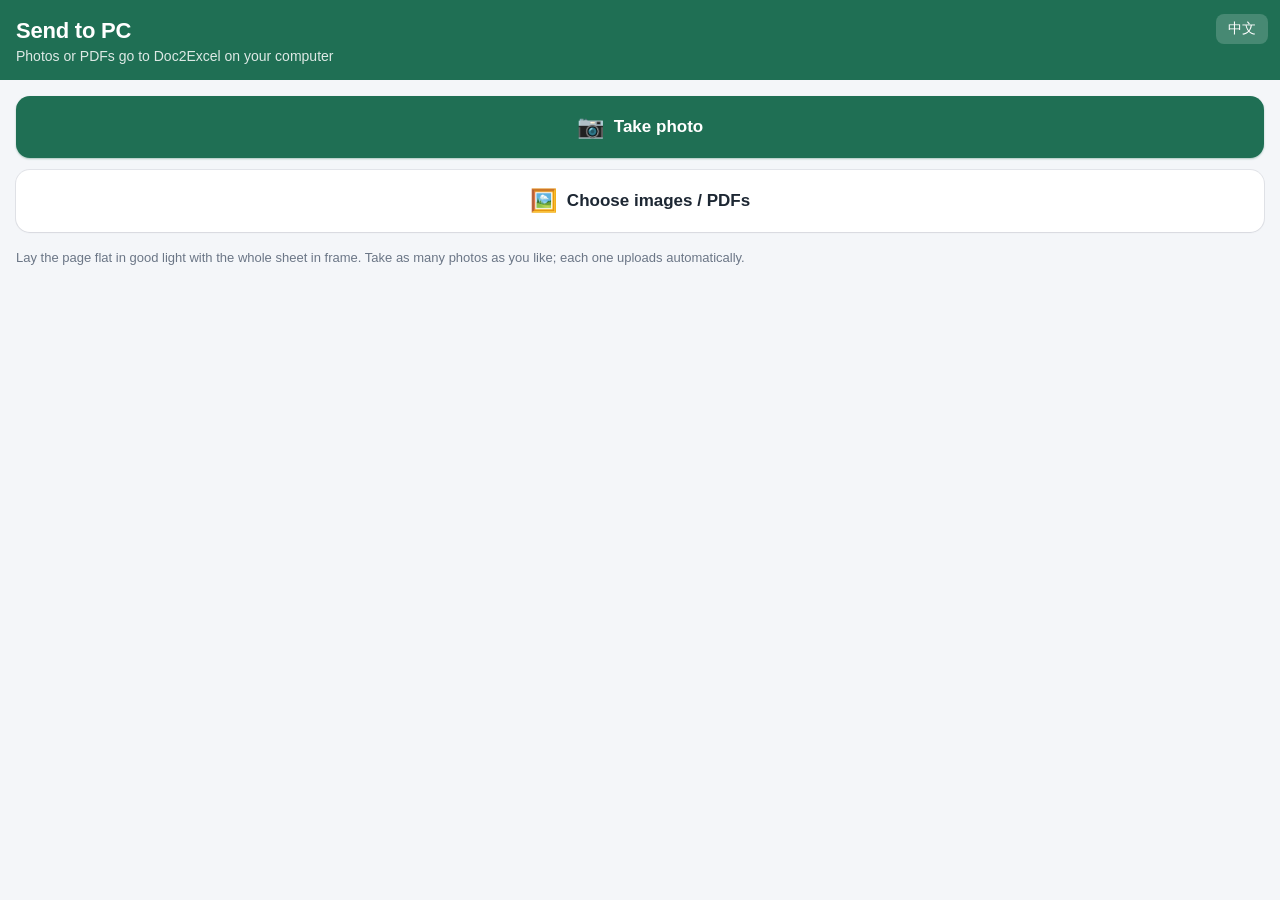
==== app/web/mobile.html @ f5c08aeb "Doc2Excel: scanned documents and photos to Excel Windows desktop app (single exe) that turns scanned" ====
<!doctype html>
<html lang="zh">
<head>
<meta charset="utf-8">
<meta name="viewport" content="width=device-width, initial-scale=1, viewport-fit=cover, interactive-widget=resizes-content">
<!-- Status bar matches the green header in both schemes. -->
<meta name="theme-color" media="(prefers-color-scheme: light)" content="#1f6f54">
<meta name="theme-color" media="(prefers-color-scheme: dark)" content="#1f6f54">
<meta name="color-scheme" content="light">
<title>Doc2Excel · 上传</title>
<style>
  :root { --brand: #1f6f54; --brand-press: #185a44; --muted: #6b7686;
    --ease-out: cubic-bezier(0.23, 1, 0.32, 1);
    --shadow-sm: 0 0 0 1px rgba(16, 24, 40, 0.08), 0 1px 2px rgba(16, 24, 40, 0.05); }
  * { box-sizing: border-box; }
  html {
    -webkit-tap-highlight-color: transparent;   /* no grey flash on tap */
    -webkit-text-size-adjust: 100%;             /* no font inflation in landscape */
    overscroll-behavior: none;                  /* pull-to-refresh would wipe the upload list */
  }
  body { margin: 0; min-height: 100dvh; font-family: -apple-system, "Segoe UI", "PingFang SC", "Microsoft YaHei", sans-serif;
    background: #f4f6f9; color: #1d2733; -webkit-font-smoothing: antialiased; }
  /* Edge to edge under the notch, content padded back out of it. */
  header { position: relative; background: var(--brand); color: #fff;
    padding: calc(18px + env(safe-area-inset-top, 0px)) calc(16px + env(safe-area-inset-right, 0px)) 16px calc(16px + env(safe-area-inset-left, 0px)); }
  header h1 { margin: 0; font-size: 22px; letter-spacing: -0.01em; }
  header p { margin: 4px 0 0; opacity: .85; font-size: 14px; }
  main { padding: 16px calc(16px + env(safe-area-inset-right, 0px)) calc(24px + env(safe-area-inset-bottom, 0px)) calc(16px + env(safe-area-inset-left, 0px)); }
  /* Tappable controls: instant click, no text selection or callout on long-press, press feedback on touch-down. */
  .btn, .lang { touch-action: manipulation; user-select: none; -webkit-user-select: none; -webkit-touch-callout: none; cursor: pointer; }
  .btn { display: flex; align-items: center; justify-content: center; gap: 10px; width: 100%; padding: 18px; margin-bottom: 12px;
    font-size: 17px; font-weight: 600; border-radius: 14px; background: #fff; color: inherit; box-shadow: var(--shadow-sm);
    transition: transform 120ms var(--ease-out), background-color 120ms ease; }
  .btn:active { transform: scale(0.97); background: #eef1f5; }
  .btn.primary { background: var(--brand); color: #fff; box-shadow: 0 1px 2px rgba(31, 111, 84, 0.35); }
  .btn.primary:active { background: var(--brand-press); }
  .btn .ic { font-size: 22px; }
  input[type=file] { display: none; }
  .list { margin-top: 10px; }
  /* New upload rows slide in (occasional event, so it earns a short enter). */
  .item { display: flex; align-items: center; gap: 10px; background: #fff; box-shadow: var(--shadow-sm); border-radius: 12px; padding: 10px; margin-bottom: 8px;
    transition: opacity 250ms var(--ease-out), transform 250ms var(--ease-out); }
  @starting-style { .item { opacity: 0; transform: translateY(8px); } }
  .item img { width: 46px; height: 46px; object-fit: cover; border-radius: 6px; background: #eee; flex-shrink: 0; }
  .item .name { flex: 1; min-width: 0; font-size: 14px; overflow: hidden; text-overflow: ellipsis; white-space: nowrap; }
  .item .st { font-size: 13px; color: var(--muted); white-space: nowrap; }
  .item .st.ok { color: var(--brand); font-weight: 600; }
  .item .st.err { color: #c0392b; }
  .bar { height: 4px; background: #e6eaf0; border-radius: 2px; margin-top: 6px; overflow: hidden; }
  /* Progress via transform (compositor), not width (layout). */
  .bar i { display: block; height: 100%; width: 100%; background: var(--brand); transform: scaleX(0); transform-origin: left;
    transition: transform 200ms var(--ease-out); }
  .tip { color: var(--muted); font-size: 13px; line-height: 1.6; margin-top: 16px; }
  .lang { position: absolute; right: calc(12px + env(safe-area-inset-right, 0px)); top: calc(14px + env(safe-area-inset-top, 0px));
    background: rgba(255,255,255,.18); color: #fff; border: none; border-radius: 8px; padding: 6px 12px; font-size: 14px;
    transition: transform 120ms var(--ease-out), background-color 120ms ease; }
  .lang:active { transform: scale(0.96); background: rgba(255,255,255,.28); }
  @media (prefers-reduced-motion: reduce) {
    .btn:active, .lang:active { transform: none; }
    @starting-style { .item { transform: none; } }
  }
</style>
</head>
<body>
<header>
  <button class="lang" id="lang">EN</button>
  <h1 id="h1"></h1>
  <p id="sub"></p>
</header>
<main>
  <label class="btn primary"><span class="ic">📷</span><span id="bCam"></span>
    <input id="cam" type="file" accept="image/*" capture="environment"></label>
  <label class="btn"><span class="ic">🖼️</span><span id="bPick"></span>
    <input id="pick" type="file" accept="image/*,application/pdf,.pdf,.heic" multiple></label>
  <div class="list" id="list"></div>
  <p class="tip" id="tip"></p>
</main>
<script>
const T = {
  zh: { h1: "上传到电脑", sub: "照片或 PDF 会发送到 Doc2Excel", cam: "拍照", pick: "选择图片 / PDF",
        tip: "拍照时尽量平放、光线充足、整张纸都在画面里。可以连续拍多张，每张都会自动上传。",
        up: "上传中…", ok: "✓ 已发送", err: "失败", rej: "不支持的格式" },
  en: { h1: "Send to PC", sub: "Photos or PDFs go to Doc2Excel on your computer", cam: "Take photo", pick: "Choose images / PDFs",
        tip: "Lay the page flat in good light with the whole sheet in frame. Take as many photos as you like; each one uploads automatically.",
        up: "Uploading…", ok: "✓ Sent", err: "Failed", rej: "Unsupported" },
};
let L = localStorage.getItem("lang") || ((navigator.language || "").startsWith("en") ? "en" : "zh");
const $ = (s) => document.querySelector(s);
function apply() {
  const t = T[L];
  $("#h1").textContent = t.h1; $("#sub").textContent = t.sub; $("#bCam").textContent = t.cam;
  $("#bPick").textContent = t.pick; $("#tip").textContent = t.tip; $("#lang").textContent = L === "zh" ? "EN" : "中文";
  document.documentElement.lang = L;
}
$("#lang").onclick = () => { L = L === "zh" ? "en" : "zh"; localStorage.setItem("lang", L); apply(); };
apply();

const uploadUrl = location.pathname.replace(/\/$/, "") + "/upload";
function send(file) {
  const t = T[L];
  const row = document.createElement("div");
  row.className = "item";
  const isImg = file.type.startsWith("image/");
  row.innerHTML = `<img alt=""><div class="name"></div><div class="st">${t.up}</div>`;
  row.querySelector(".name").textContent = file.name;
  const bar = document.createElement("div"); bar.className = "bar"; bar.innerHTML = "<i></i>";
  row.querySelector(".name").appendChild(bar);
  if (isImg) row.querySelector("img").src = URL.createObjectURL(file);
  else row.querySelector("img").replaceWith(Object.assign(document.createElement("div"), { textContent: "📄", style: "font-size:30px;width:46px;text-align:center" }));
  $("#list").prepend(row);
  const fd = new FormData();
  fd.append("files", file, file.name);
  const xhr = new XMLHttpRequest();
  xhr.open("POST", uploadUrl);
  xhr.upload.onprogress = (e) => { if (e.lengthComputable) bar.firstChild.style.transform = "scaleX(" + (e.loaded / e.total) + ")"; };
  xhr.onload = () => {
    const st = row.querySelector(".st");
    let ok = xhr.status === 200, rej = false;
    try { const j = JSON.parse(xhr.responseText); rej = j.rejected && j.rejected.length > 0; ok = ok && !rej; } catch (_) {}
    st.textContent = ok ? t.ok : (rej ? t.rej : t.err + " (" + xhr.status + ")");
    st.className = "st " + (ok ? "ok" : "err");
    bar.remove();
  };
  xhr.onerror = () => { const st = row.querySelector(".st"); st.textContent = t.err; st.className = "st err"; };
  xhr.send(fd);
}
for (const id of ["cam", "pick"]) {
  $("#" + id).addEventListener("change", (e) => { [...e.target.files].forEach(send); e.target.value = ""; });
}
</script>
</body>
</html>
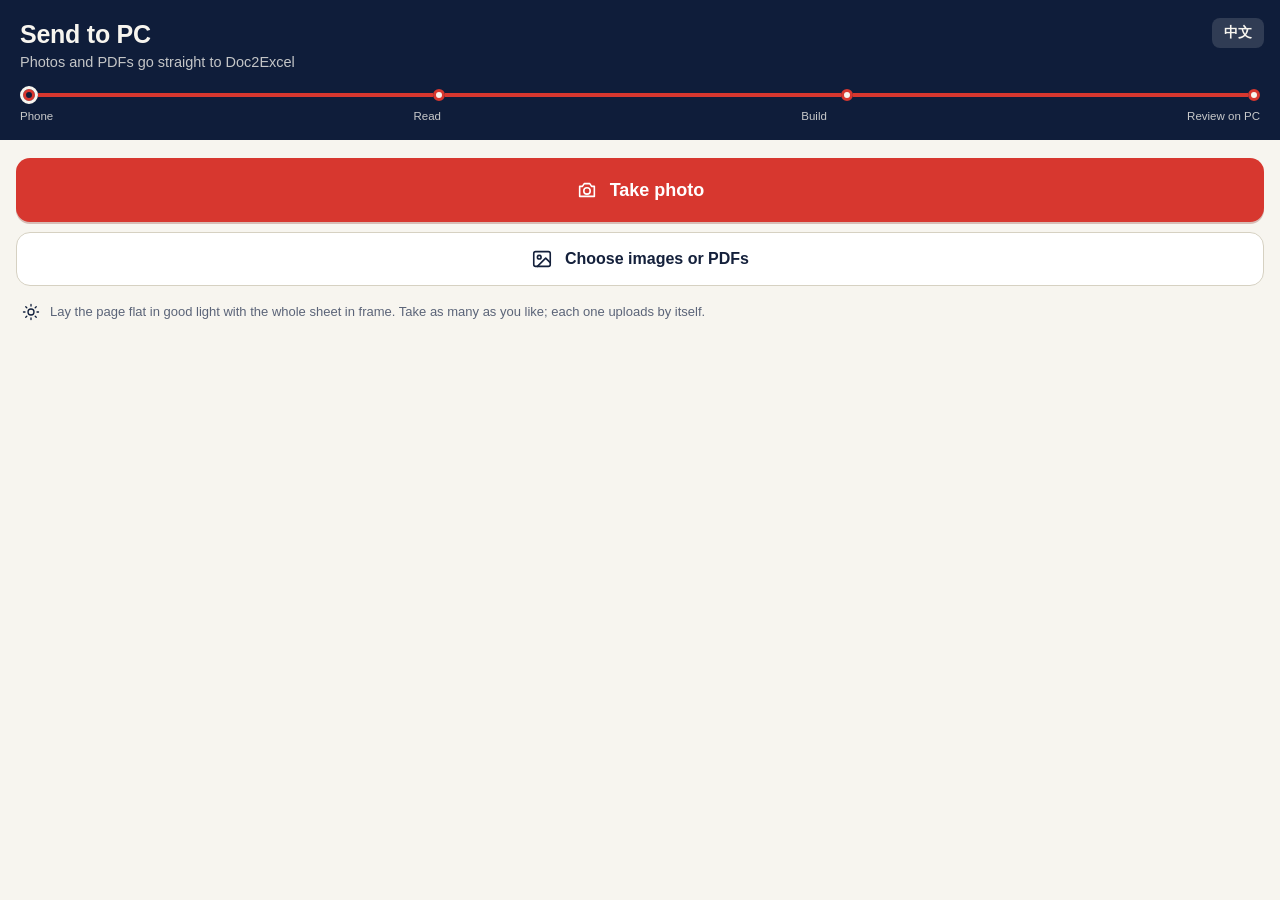
==== commit fa8ac3a6: "New UI: Midnight Transit review desk The batch is drawn as a rail line in a slim header (Read, Build" ====
--- a/app/web/mobile.html
+++ b/app/web/mobile.html
@@ -3,129 +3,197 @@
 <head>
 <meta charset="utf-8">
 <meta name="viewport" content="width=device-width, initial-scale=1, viewport-fit=cover, interactive-widget=resizes-content">
-<!-- Status bar matches the green header in both schemes. -->
-<meta name="theme-color" media="(prefers-color-scheme: light)" content="#1f6f54">
-<meta name="theme-color" media="(prefers-color-scheme: dark)" content="#1f6f54">
+<!-- Status bar matches the midnight header in both schemes. -->
+<meta name="theme-color" media="(prefers-color-scheme: light)" content="#0f1d3a">
+<meta name="theme-color" media="(prefers-color-scheme: dark)" content="#0f1d3a">
 <meta name="color-scheme" content="light">
 <title>Doc2Excel · 上传</title>
 <style>
-  :root { --brand: #1f6f54; --brand-press: #185a44; --muted: #6b7686;
-    --ease-out: cubic-bezier(0.23, 1, 0.32, 1);
-    --shadow-sm: 0 0 0 1px rgba(16, 24, 40, 0.08), 0 1px 2px rgba(16, 24, 40, 0.05); }
+  :root { --ink: #0f1d3a; --text: #14203b; --muted: #5b6478; --porc: #f7f5ef; --line: #e3dfd3; --red: #d7372f; --red-press: #b92c25;
+    --blue: #2457c5; --green: #1f8a4c; --ease-out: cubic-bezier(0.23, 1, 0.32, 1); }
   * { box-sizing: border-box; }
   html {
     -webkit-tap-highlight-color: transparent;   /* no grey flash on tap */
     -webkit-text-size-adjust: 100%;             /* no font inflation in landscape */
     overscroll-behavior: none;                  /* pull-to-refresh would wipe the upload list */
   }
-  body { margin: 0; min-height: 100dvh; font-family: -apple-system, "Segoe UI", "PingFang SC", "Microsoft YaHei", sans-serif;
-    background: #f4f6f9; color: #1d2733; -webkit-font-smoothing: antialiased; }
+  body { margin: 0; min-height: 100dvh; font-family: "Atkinson Next", -apple-system, "Segoe UI", Roboto, "PingFang SC", "Microsoft YaHei", sans-serif;
+    background: var(--porc); color: var(--text); -webkit-font-smoothing: antialiased; }
+  svg.i { width: 22px; height: 22px; fill: none; stroke: currentColor; stroke-width: 1.75; stroke-linecap: round; stroke-linejoin: round; flex-shrink: 0; }
   /* Edge to edge under the notch, content padded back out of it. */
-  header { position: relative; background: var(--brand); color: #fff;
-    padding: calc(18px + env(safe-area-inset-top, 0px)) calc(16px + env(safe-area-inset-right, 0px)) 16px calc(16px + env(safe-area-inset-left, 0px)); }
-  header h1 { margin: 0; font-size: 22px; letter-spacing: -0.01em; }
-  header p { margin: 4px 0 0; opacity: .85; font-size: 14px; }
-  main { padding: 16px calc(16px + env(safe-area-inset-right, 0px)) calc(24px + env(safe-area-inset-bottom, 0px)) calc(16px + env(safe-area-inset-left, 0px)); }
+  header { position: relative; background: var(--ink); color: var(--porc);
+    padding: calc(20px + env(safe-area-inset-top, 0px)) calc(20px + env(safe-area-inset-right, 0px)) 18px calc(20px + env(safe-area-inset-left, 0px)); }
+  h1 { margin: 0; font-size: 25px; letter-spacing: -0.01em; }
+  header p { margin: 5px 0 0; opacity: .78; font-size: 14.5px; }
+  /* the line: phone -> read -> build -> review on PC */
+  .line { display: flex; align-items: center; margin-top: 16px; }
+  .line i { width: 12px; height: 12px; border-radius: 50%; background: var(--porc); border: 3px solid var(--red); flex-shrink: 0; }
+  .line i.cur { width: 18px; height: 18px; background: var(--ink); border-color: var(--porc); box-shadow: inset 0 0 0 3px var(--red); }
+  .line b { flex: 1; height: 4px; background: var(--red); }
+  .ll { display: flex; justify-content: space-between; font-size: 11.5px; opacity: .8; margin-top: 6px; font-weight: 500; }
+  main { padding: 18px calc(16px + env(safe-area-inset-right, 0px)) calc(24px + env(safe-area-inset-bottom, 0px)) calc(16px + env(safe-area-inset-left, 0px)); }
   /* Tappable controls: instant click, no text selection or callout on long-press, press feedback on touch-down. */
-  .btn, .lang { touch-action: manipulation; user-select: none; -webkit-user-select: none; -webkit-touch-callout: none; cursor: pointer; }
-  .btn { display: flex; align-items: center; justify-content: center; gap: 10px; width: 100%; padding: 18px; margin-bottom: 12px;
-    font-size: 17px; font-weight: 600; border-radius: 14px; background: #fff; color: inherit; box-shadow: var(--shadow-sm);
+  .btn, .lang, .retry { touch-action: manipulation; user-select: none; -webkit-user-select: none; -webkit-touch-callout: none; cursor: pointer; }
+  .btn { display: flex; align-items: center; justify-content: center; gap: 12px; width: 100%; border-radius: 14px; font-weight: 700;
     transition: transform 120ms var(--ease-out), background-color 120ms ease; }
-  .btn:active { transform: scale(0.97); background: #eef1f5; }
-  .btn.primary { background: var(--brand); color: #fff; box-shadow: 0 1px 2px rgba(31, 111, 84, 0.35); }
-  .btn.primary:active { background: var(--brand-press); }
-  .btn .ic { font-size: 22px; }
+  .btn:active { transform: scale(0.97); }
+  .btn.cam { height: 64px; font-size: 18px; background: var(--red); color: #fff; box-shadow: 0 2px 0 rgba(122, 20, 14, .25); }
+  .btn.cam:active { background: var(--red-press); }
+  .btn.pick { height: 54px; margin-top: 10px; font-size: 16px; font-weight: 600; background: #fff; border: 1px solid #d6d1c2; }
+  .btn.pick:active { background: #eeece4; }
   input[type=file] { display: none; }
-  .list { margin-top: 10px; }
+  h2 { font-size: 13px; color: var(--muted); margin: 22px 4px 8px; font-weight: 600; display: flex; }
+  h2 #okCount { margin-left: auto; color: var(--green); }
+  h2.hidden, .hidden { display: none; }
   /* New upload rows slide in (occasional event, so it earns a short enter). */
-  .item { display: flex; align-items: center; gap: 10px; background: #fff; box-shadow: var(--shadow-sm); border-radius: 12px; padding: 10px; margin-bottom: 8px;
+  .item { display: flex; align-items: center; gap: 12px; background: #fff; border: 1px solid var(--line); border-radius: 12px; padding: 10px; margin-bottom: 8px;
     transition: opacity 250ms var(--ease-out), transform 250ms var(--ease-out); }
   @starting-style { .item { opacity: 0; transform: translateY(8px); } }
-  .item img { width: 46px; height: 46px; object-fit: cover; border-radius: 6px; background: #eee; flex-shrink: 0; }
-  .item .name { flex: 1; min-width: 0; font-size: 14px; overflow: hidden; text-overflow: ellipsis; white-space: nowrap; }
-  .item .st { font-size: 13px; color: var(--muted); white-space: nowrap; }
-  .item .st.ok { color: var(--brand); font-weight: 600; }
-  .item .st.err { color: #c0392b; }
-  .bar { height: 4px; background: #e6eaf0; border-radius: 2px; margin-top: 6px; overflow: hidden; }
+  .item img, .item .pdf { width: 48px; height: 48px; object-fit: cover; border-radius: 7px; background: #ece8dc; flex-shrink: 0; }
+  .item .pdf { display: grid; place-items: center; color: var(--muted); font-size: 11px; font-weight: 700; }
+  .item .name { flex: 1; min-width: 0; }
+  .item .name b { display: block; font-size: 14.5px; font-weight: 600; overflow: hidden; text-overflow: ellipsis; white-space: nowrap; }
+  .item .name small { font-size: 12.5px; color: var(--muted); }
+  .item .name small.err { color: var(--red); }
+  .item .st { font-size: 13.5px; font-weight: 600; white-space: nowrap; color: var(--text); display: flex; gap: 4px; align-items: center; font-variant-numeric: tabular-nums; }
+  .item .st.ok { color: var(--green); }
+  .item .st svg.i { width: 16px; height: 16px; }
+  .bar { height: 4px; background: #e6e2d6; border-radius: 2px; margin-top: 7px; overflow: hidden; }
   /* Progress via transform (compositor), not width (layout). */
-  .bar i { display: block; height: 100%; width: 100%; background: var(--brand); transform: scaleX(0); transform-origin: left;
+  .bar i { display: block; height: 100%; width: 100%; background: var(--red); transform: scaleX(0); transform-origin: left;
     transition: transform 200ms var(--ease-out); }
-  .tip { color: var(--muted); font-size: 13px; line-height: 1.6; margin-top: 16px; }
-  .lang { position: absolute; right: calc(12px + env(safe-area-inset-right, 0px)); top: calc(14px + env(safe-area-inset-top, 0px));
-    background: rgba(255,255,255,.18); color: #fff; border: none; border-radius: 8px; padding: 6px 12px; font-size: 14px;
+  .retry { border: 0; font: inherit; font-size: 13px; font-weight: 700; color: var(--blue); padding: 8px 12px; border-radius: 9px; background: #eaf0fb; }
+  .retry:active { transform: scale(0.96); }
+  .tip { color: var(--muted); font-size: 13px; line-height: 1.55; margin: 16px 6px 0; display: flex; gap: 10px; }
+  .tip svg.i { width: 18px; height: 18px; margin-top: 1px; color: var(--ink); }
+  .lang { position: absolute; right: calc(16px + env(safe-area-inset-right, 0px)); top: calc(18px + env(safe-area-inset-top, 0px));
+    background: rgba(247,245,239,.14); color: var(--porc); border: none; border-radius: 8px; padding: 6px 12px; font: inherit; font-size: 14px; font-weight: 600;
     transition: transform 120ms var(--ease-out), background-color 120ms ease; }
-  .lang:active { transform: scale(0.96); background: rgba(255,255,255,.28); }
+  .lang:active { transform: scale(0.96); background: rgba(247,245,239,.26); }
   @media (prefers-reduced-motion: reduce) {
-    .btn:active, .lang:active { transform: none; }
+    .btn:active, .lang:active, .retry:active { transform: none; }
     @starting-style { .item { transform: none; } }
   }
 </style>
 </head>
 <body>
+<svg width="0" height="0" style="position:absolute" aria-hidden="true"><defs>
+  <symbol id="i-cam" viewBox="0 0 24 24"><path d="M4 8h3l2-3h6l2 3h3v11H4z"/><circle cx="12" cy="13" r="3.5"/></symbol>
+  <symbol id="i-img" viewBox="0 0 24 24"><rect x="3" y="4" width="18" height="16" rx="2"/><circle cx="9" cy="10" r="2"/><path d="M21 16l-5-5-9 9"/></symbol>
+  <symbol id="i-check" viewBox="0 0 24 24"><path d="M5 12.5l4.5 4.5L19 7"/></symbol>
+  <symbol id="i-sun" viewBox="0 0 24 24"><circle cx="12" cy="12" r="4"/><path d="M12 2v2M12 20v2M2 12h2M20 12h2M5 5l1.4 1.4M17.6 17.6L19 19M5 19l1.4-1.4M17.6 6.4L19 5"/></symbol>
+</defs></svg>
 <header>
   <button class="lang" id="lang">EN</button>
   <h1 id="h1"></h1>
   <p id="sub"></p>
+  <div class="line" aria-hidden="true"><i class="cur"></i><b></b><i></i><b></b><i></i><b></b><i></i></div>
+  <div class="ll" aria-hidden="true"><span id="l1"></span><span id="l2"></span><span id="l3"></span><span id="l4"></span></div>
 </header>
 <main>
-  <label class="btn primary"><span class="ic">📷</span><span id="bCam"></span>
+  <label class="btn cam"><svg class="i"><use href="#i-cam"/></svg><span id="bCam"></span>
     <input id="cam" type="file" accept="image/*" capture="environment"></label>
-  <label class="btn"><span class="ic">🖼️</span><span id="bPick"></span>
+  <label class="btn pick"><svg class="i"><use href="#i-img"/></svg><span id="bPick"></span>
     <input id="pick" type="file" accept="image/*,application/pdf,.pdf,.heic" multiple></label>
+  <h2 id="listHead" class="hidden"><span id="listTitle"></span><span id="okCount"></span></h2>
   <div class="list" id="list"></div>
-  <p class="tip" id="tip"></p>
+  <p class="tip"><svg class="i"><use href="#i-sun"/></svg><span id="tip"></span></p>
 </main>
 <script>
 const T = {
-  zh: { h1: "上传到电脑", sub: "照片或 PDF 会发送到 Doc2Excel", cam: "拍照", pick: "选择图片 / PDF",
+  zh: { h1: "上传到电脑", sub: "照片或 PDF 会直接发送到 Doc2Excel", cam: "拍照", pick: "选择图片 / PDF",
+        l1: "手机", l2: "识别", l3: "整理", l4: "电脑上审核",
         tip: "拍照时尽量平放、光线充足、整张纸都在画面里。可以连续拍多张，每张都会自动上传。",
-        up: "上传中…", ok: "✓ 已发送", err: "失败", rej: "不支持的格式" },
-  en: { h1: "Send to PC", sub: "Photos or PDFs go to Doc2Excel on your computer", cam: "Take photo", pick: "Choose images / PDFs",
-        tip: "Lay the page flat in good light with the whole sheet in frame. Take as many photos as you like; each one uploads automatically.",
-        up: "Uploading…", ok: "✓ Sent", err: "Failed", rej: "Unsupported" },
+        list: "本次已发送", okN: "{n} 张已到电脑", ok: "已发送", lost: "连接断了", fail: "失败（{s}）", rej: "不支持的格式", retry: "重试" },
+  en: { h1: "Send to PC", sub: "Photos and PDFs go straight to Doc2Excel", cam: "Take photo", pick: "Choose images or PDFs",
+        l1: "Phone", l2: "Read", l3: "Build", l4: "Review on PC",
+        tip: "Lay the page flat in good light with the whole sheet in frame. Take as many as you like; each one uploads by itself.",
+        list: "Sent this session", okN: "{n} on the PC", ok: "Sent", lost: "Lost the connection", fail: "Failed ({s})", rej: "Unsupported file", retry: "Try again" },
 };
 let L = localStorage.getItem("lang") || ((navigator.language || "").startsWith("en") ? "en" : "zh");
 const $ = (s) => document.querySelector(s);
+let okN = 0;
+const base = location.pathname.replace(/\/$/, "");
+// The UI font is served next to this page (the phone cannot reach the PC's /static).
+try {
+  for (const [f, r] of [["atkinson-next-latin.woff2", "U+0000-00FF,U+2000-206F,U+20AC,U+2122,U+2212"], ["atkinson-next-latin-ext.woff2", "U+0100-02FF,U+1E00-1EFF,U+20A0-20C0"]]) {
+    const face = new FontFace("Atkinson Next", `url(${base}/font/${f})`, { weight: "200 800", unicodeRange: r, display: "swap" });
+    face.load().then((ff) => document.fonts.add(ff)).catch(() => {});
+  }
+} catch (_) {}
+
 function apply() {
   const t = T[L];
-  $("#h1").textContent = t.h1; $("#sub").textContent = t.sub; $("#bCam").textContent = t.cam;
-  $("#bPick").textContent = t.pick; $("#tip").textContent = t.tip; $("#lang").textContent = L === "zh" ? "EN" : "中文";
+  for (const k of ["h1", "sub", "l1", "l2", "l3", "l4", "tip"]) $("#" + k).textContent = t[k];
+  $("#bCam").textContent = t.cam; $("#bPick").textContent = t.pick;
+  $("#listTitle").textContent = t.list;
+  $("#okCount").textContent = okN ? t.okN.replace("{n}", okN) : "";
+  $("#lang").textContent = L === "zh" ? "EN" : "中文";
   document.documentElement.lang = L;
+  document.querySelectorAll(".retry").forEach((b) => (b.textContent = t.retry));
 }
 $("#lang").onclick = () => { L = L === "zh" ? "en" : "zh"; localStorage.setItem("lang", L); apply(); };
 apply();
 
-const uploadUrl = location.pathname.replace(/\/$/, "") + "/upload";
-function send(file) {
-  const t = T[L];
-  const row = document.createElement("div");
-  row.className = "item";
+const size = (n) => n > 1048576 ? (n / 1048576).toFixed(1) + " MB" : Math.max(1, Math.round(n / 1024)) + " KB";
+const uploadUrl = base + "/upload";
+function row(file) {
+  const r = document.createElement("div");
+  r.className = "item";
   const isImg = file.type.startsWith("image/");
-  row.innerHTML = `<img alt=""><div class="name"></div><div class="st">${t.up}</div>`;
-  row.querySelector(".name").textContent = file.name;
-  const bar = document.createElement("div"); bar.className = "bar"; bar.innerHTML = "<i></i>";
-  row.querySelector(".name").appendChild(bar);
-  if (isImg) row.querySelector("img").src = URL.createObjectURL(file);
-  else row.querySelector("img").replaceWith(Object.assign(document.createElement("div"), { textContent: "📄", style: "font-size:30px;width:46px;text-align:center" }));
-  $("#list").prepend(row);
+  r.innerHTML = `${isImg ? '<img alt="">' : '<div class="pdf">PDF</div>'}<div class="name"><b></b><small></small><div class="bar"><i></i></div></div><div class="st">0%</div>`;
+  r.querySelector("b").textContent = file.name;
+  r.querySelector("small").textContent = size(file.size);
+  if (isImg) r.querySelector("img").src = URL.createObjectURL(file);
+  $("#list").prepend(r);
+  $("#listHead").classList.remove("hidden");
+  return r;
+}
+function send(file, r) {
+  r = r || row(file);
+  const t = () => T[L];
+  const small = r.querySelector("small");
+  const st = r._st || (r._st = r.querySelector(".st"));
+  let bar = r.querySelector(".bar");
+  if (!bar) { bar = document.createElement("div"); bar.className = "bar"; bar.innerHTML = "<i></i>"; r.querySelector(".name").appendChild(bar); }
+  small.textContent = size(file.size); small.className = "";
+  st.className = "st"; st.textContent = "0%";
+  r.querySelector(".retry")?.remove();
+  if (!r.contains(st)) r.appendChild(st);
   const fd = new FormData();
   fd.append("files", file, file.name);
   const xhr = new XMLHttpRequest();
   xhr.open("POST", uploadUrl);
-  xhr.upload.onprogress = (e) => { if (e.lengthComputable) bar.firstChild.style.transform = "scaleX(" + (e.loaded / e.total) + ")"; };
+  xhr.upload.onprogress = (e) => {
+    if (!e.lengthComputable) return;
+    bar.firstChild.style.transform = "scaleX(" + (e.loaded / e.total) + ")";
+    st.textContent = Math.round((e.loaded / e.total) * 100) + "%";
+  };
+  const failed = (msg) => {
+    bar.remove();
+    small.textContent = msg; small.className = "err";
+    st.remove();
+    const b = document.createElement("button");
+    b.className = "retry"; b.textContent = t().retry;
+    b.onclick = () => send(file, r);       // same file again, no need to re-take the photo
+    r.appendChild(b);
+  };
   xhr.onload = () => {
-    const st = row.querySelector(".st");
     let ok = xhr.status === 200, rej = false;
     try { const j = JSON.parse(xhr.responseText); rej = j.rejected && j.rejected.length > 0; ok = ok && !rej; } catch (_) {}
-    st.textContent = ok ? t.ok : (rej ? t.rej : t.err + " (" + xhr.status + ")");
-    st.className = "st " + (ok ? "ok" : "err");
+    if (rej) { bar.remove(); st.textContent = t().rej; st.className = "st"; return; }
+    if (!ok) return failed(t().fail.replace("{s}", xhr.status));
     bar.remove();
+    st.className = "st ok";
+    st.innerHTML = '<svg class="i"><use href="#i-check"/></svg>';
+    st.appendChild(document.createTextNode(t().ok));
+    okN++; apply();
   };
-  xhr.onerror = () => { const st = row.querySelector(".st"); st.textContent = t.err; st.className = "st err"; };
+  xhr.onerror = () => failed(t().lost);
   xhr.send(fd);
 }
 for (const id of ["cam", "pick"]) {
-  $("#" + id).addEventListener("change", (e) => { [...e.target.files].forEach(send); e.target.value = ""; });
+  $("#" + id).addEventListener("change", (e) => { [...e.target.files].forEach((f) => send(f)); e.target.value = ""; });
 }
 </script>
 </body>
